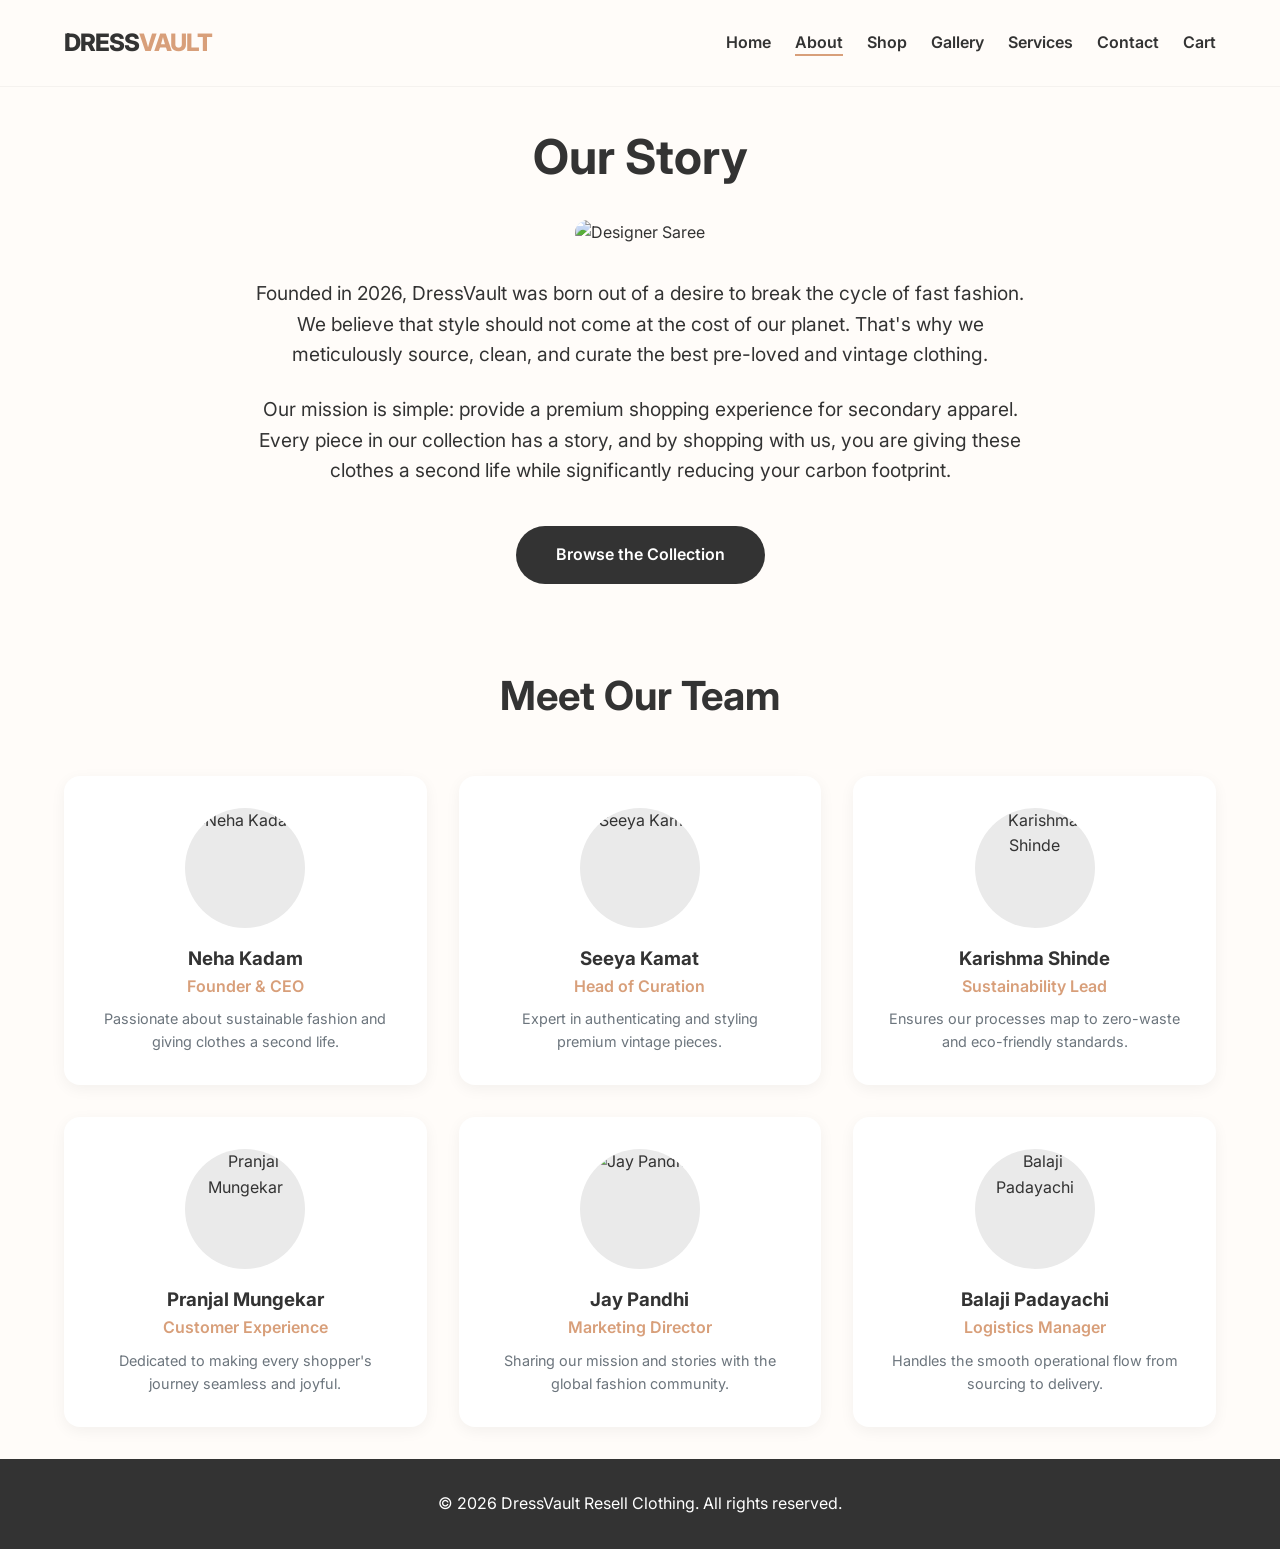
==== about.html @ d71ee101 "Add files via upload" ====
<!DOCTYPE html>
<html lang="en">

<head>
    <meta charset="UTF-8">
    <meta name="viewport" content="width=device-width, initial-scale=1.0">
    <title>About Us | DressVault</title>
    <meta name="description" content="Learn about our mission to make fashion more sustainable.">
    <link rel="stylesheet" href="style.css">
</head>

<body>
    <header>
        <a href="index.html" class="logo">Dress<span>Vault</span></a>
        <nav>
            <ul>
                <li><a href="index.html">Home</a></li>
                <li><a href="about.html" class="active">About</a></li>
                <li><a href="shop.html">Shop</a></li>
                <li><a href="gallery.html">Gallery</a></li>
                <li><a href="services.html">Services</a></li>
                <li><a href="contact.html">Contact</a></li>
                <li><a href="cart.html">Cart</a></li>
            </ul>
        </nav>
    </header>

    <main>
        <div style="max-width: 800px; margin: 0 auto; text-align: center;">
            <h1 style="font-size: 3rem; margin-bottom: 1.5rem;">Our Story</h1>
            <img src="C:/Users/IES211/Desktop/DressVault/Saree/saree(about).jpg" alt="Designer Saree"
                style="width: 100%; height: 400px; object-fit: cover; border-radius: var(--border-radius); margin-bottom: 2rem;">

            <p style="font-size: 1.2rem; margin-bottom: 1.5rem;">
                Founded in 2026, DressVault was born out of a desire to break the cycle of fast fashion. We believe that
                style should not come at the cost of our planet. That's why we meticulously source, clean, and curate
                the best pre-loved and vintage clothing.
            </p>

            <p style="font-size: 1.2rem; margin-bottom: 1.5rem;">
                Our mission is simple: provide a premium shopping experience for secondary apparel. Every piece in our
                collection has a story, and by shopping with us, you are giving these clothes a second life while
                significantly reducing your carbon footprint.
            </p>

            <a href="shop.html" class="btn" style="margin-top: 1rem;">Browse the Collection</a>
        </div>

        <section class="team-section" style="margin-top: 5rem;">
            <h2 style="text-align: center; font-size: 2.5rem; margin-bottom: 3rem;">Meet Our Team</h2>
            <div class="grid">
                <div class="card" style="text-align: center; padding: 2rem;">
                    <div
                        style="width: 120px; height: 120px; border-radius: 50%; background-color: #eaeaea; margin: 0 auto 1rem; overflow: hidden;">
                        <img src=" C:/Users/IES211/Desktop/SEM 3/DESIGN THINKING/website/imgs/neha.jpeg"
                            alt="Neha Kadam" style="width: 100%; height: 100%; object-fit: cover;">
                    </div>
                    <h3>Neha Kadam</h3>
                    <p style="color: var(--accent-color); font-weight: 600; margin-bottom: 0.5rem;">Founder & CEO</p>
                    <p style="font-size: 0.9rem; color: #6c757d;">Passionate about sustainable fashion and giving
                        clothes a second life.</p>
                </div>
                <div class="card" style="text-align: center; padding: 2rem;">
                    <div
                        style="width: 120px; height: 120px; border-radius: 50%; background-color: #eaeaea; margin: 0 auto 1rem; overflow: hidden;">
                        <img src="C:/Users/IES211/Desktop/SEM 3/DESIGN THINKING/website/imgs/seeya.jpeg"
                            alt="Seeya Kamat" style="width: 100%; height: 100%; object-fit: cover;">
                    </div>
                    <h3>Seeya Kamat</h3>
                    <p style="color: var(--accent-color); font-weight: 600; margin-bottom: 0.5rem;">Head of Curation</p>
                    <p style="font-size: 0.9rem; color: #6c757d;">Expert in authenticating and styling premium vintage
                        pieces.</p>
                </div>
                <div class="card" style="text-align: center; padding: 2rem;">
                    <div
                        style="width: 120px; height: 120px; border-radius: 50%; background-color: #eaeaea; margin: 0 auto 1rem; overflow: hidden;">
                        <img src="C:/Users/IES211/Desktop/SEM 3/DESIGN THINKING/website/imgs/Karishma.jpeg"
                            alt="Karishma Shinde" style="width: 100%; height: 100%; object-fit: cover;">
                    </div>
                    <h3>Karishma Shinde</h3>
                    <p style="color: var(--accent-color); font-weight: 600; margin-bottom: 0.5rem;">Sustainability Lead
                    </p>
                    <p style="font-size: 0.9rem; color: #6c757d;">Ensures our processes map to zero-waste and
                        eco-friendly standards.</p>
                </div>
                <div class="card" style="text-align: center; padding: 2rem;">
                    <div
                        style="width: 120px; height: 120px; border-radius: 50%; background-color: #eaeaea; margin: 0 auto 1rem; overflow: hidden;">
                        <img src="C:/Users/IES211/Desktop/SEM 3/DESIGN THINKING/website/imgs/pranjal.jpeg"
                            alt="Pranjal Mungekar" style="width: 100%; height: 100%; object-fit: cover;">
                    </div>
                    <h3>Pranjal Mungekar</h3>
                    <p style="color: var(--accent-color); font-weight: 600; margin-bottom: 0.5rem;">Customer Experience
                    </p>
                    <p style="font-size: 0.9rem; color: #6c757d;">Dedicated to making every shopper's journey seamless
                        and joyful.</p>
                </div>
                <div class="card" style="text-align: center; padding: 2rem;">
                    <div
                        style="width: 120px; height: 120px; border-radius: 50%; background-color: #eaeaea; margin: 0 auto 1rem; overflow: hidden;">
                        <img src="C:/Users/IES211/Desktop/SEM 3/DESIGN THINKING/website/imgs/Jay.jpeg" alt="Jay Pandhi"
                            style="width: 100%; height: 100%; object-fit: cover;">
                    </div>
                    <h3>Jay Pandhi</h3>
                    <p style="color: var(--accent-color); font-weight: 600; margin-bottom: 0.5rem;">Marketing Director
                    </p>
                    <p style="font-size: 0.9rem; color: #6c757d;">Sharing our mission and stories with the global
                        fashion community.</p>
                </div>
                <div class="card" style="text-align: center; padding: 2rem;">
                    <div
                        style="width: 120px; height: 120px; border-radius: 50%; background-color: #eaeaea; margin: 0 auto 1rem; overflow: hidden;">
                        <img src="C:/Users/IES211/Desktop/SEM 3/DESIGN THINKING/website/imgs/balaji.jpeg"
                            alt="Balaji Padayachi" style="width: 100%; height: 100%; object-fit: cover;">
                    </div>
                    <h3>Balaji Padayachi</h3>
                    <p style="color: var(--accent-color); font-weight: 600; margin-bottom: 0.5rem;">Logistics Manager
                    </p>
                    <p style="font-size: 0.9rem; color: #6c757d;">Handles the smooth operational flow from sourcing to
                        delivery.</p>
                </div>
            </div>
        </section>
    </main>

    <footer>
        <p>&copy; 2026 DressVault Resell Clothing. All rights reserved.</p>
    </footer>

    <script src="script.js"></script>
</body>

</html>
---- style.css ----
@import url('https://fonts.googleapis.com/css2?family=Inter:wght@300;400;600;800&display=swap');

:root {
    --bg-color: #fffcf9;
    --text-color: #333333;
    --accent-color: #d89f7a;
    --nav-bg: #fffcf9;
    --card-bg: #ffffff;
    --border-radius: 16px;
    --transition: all 0.3s ease;
}

* {
    box-sizing: border-box;
    margin: 0;
    padding: 0;
}

body {
    font-family: 'Inter', sans-serif;
    background-color: var(--bg-color);
    color: var(--text-color);
    line-height: 1.6;
    min-height: 100vh;
    display: flex;
    flex-direction: column;
}

header {
    position: sticky;
    top: 0;
    background: var(--nav-bg);
    padding: 1.5rem 5%;
    display: flex;
    justify-content: space-between;
    align-items: center;
    z-index: 1000;
    border-bottom: 1px solid rgba(0, 0, 0, 0.04);
}

.logo {
    font-size: 1.5rem;
    font-weight: 800;
    letter-spacing: -1px;
    text-decoration: none;
    color: var(--text-color);
    text-transform: uppercase;
}

.logo span {
    color: var(--accent-color);
}

nav ul {
    display: flex;
    list-style: none;
    gap: 1.5rem;
}

nav a {
    text-decoration: none;
    color: var(--text-color);
    font-weight: 600;
    transition: var(--transition);
    position: relative;
}

nav a::after {
    content: '';
    position: absolute;
    width: 0;
    height: 2px;
    bottom: -4px;
    left: 0;
    background-color: var(--accent-color);
    transition: var(--transition);
}

nav a:hover::after,
nav a.active::after {
    width: 100%;
}

nav a:hover {
    color: var(--accent-color);
}

main {
    flex: 1;
    padding: 2rem 5%;
}

.hero {
    text-align: center;
    padding: 8rem 2rem;
    background-color: #efe8df;
    border-radius: var(--border-radius);
    margin-bottom: 2rem;
}

.hero h1 {
    font-size: 3.8rem;
    font-weight: 800;
    letter-spacing: -0.5px;
    margin-bottom: 1.2rem;
}

.hero p {
    font-size: 1.15rem;
    color: #6b7785;
    max-width: 600px;
    margin: 0 auto 2.5rem;
    line-height: 1.6;
}

.btn {
    display: inline-block;
    padding: 1rem 2.5rem;
    background-color: #333333;
    color: #fff;
    text-decoration: none;
    border-radius: 50px;
    font-weight: 600;
    transition: var(--transition);
    cursor: pointer;
    border: none;
}

.btn:hover {
    background-color: #1a1a1a;
    transform: translateY(-2px);
    box-shadow: 0 4px 10px rgba(0, 0, 0, 0.1);
}

.grid {
    display: grid;
    grid-template-columns: repeat(auto-fill, minmax(280px, 1fr));
    gap: 2rem;
    margin-top: 2rem;
}

.card {
    background: var(--card-bg);
    border-radius: var(--border-radius);
    overflow: hidden;
    box-shadow: 0 4px 15px rgba(0, 0, 0, 0.05);
    transition: var(--transition);
}

.card:hover {
    transform: translateY(-5px);
    box-shadow: 0 10px 25px rgba(0, 0, 0, 0.1);
}

.card-img {
    width: 100%;
    height: 350px;
    object-fit: cover;
    background-color: #eaeaea;
}

.card-body {
    padding: 1.5rem;
    text-align: center;
}

.card-body h3 {
    margin-bottom: 0.5rem;
    font-size: 1.2rem;
}

.card-body p {
    color: #6c757d;
    margin-bottom: 1rem;
}

footer {
    background-color: var(--text-color);
    color: #fff;
    text-align: center;
    padding: 2rem;
    margin-top: auto;
}

/* Forms */
.form-group {
    margin-bottom: 1.5rem;
}

label {
    display: block;
    margin-bottom: 0.5rem;
    font-weight: 600;
}

input,
textarea,
select {
    width: 100%;
    padding: 0.8rem;
    border: 1px solid #ced4da;
    border-radius: 8px;
    font-family: inherit;
    transition: var(--transition);
}

input:focus,
textarea:focus,
select:focus {
    outline: none;
    border-color: var(--accent-color);
    box-shadow: 0 0 0 3px rgba(212, 163, 115, 0.2);
}

.error-msg {
    color: #dc3545;
    font-size: 0.85rem;
    margin-top: 0.4rem;
    display: block;
    min-height: 1.2rem;
}

.cart-item {
    display: flex;
    align-items: center;
    justify-content: space-between;
    padding: 1rem;
    border-bottom: 1px solid #eaeaea;
}

.cart-total {
    font-size: 1.5rem;
    font-weight: bold;
    text-align: right;
    margin-top: 2rem;
}
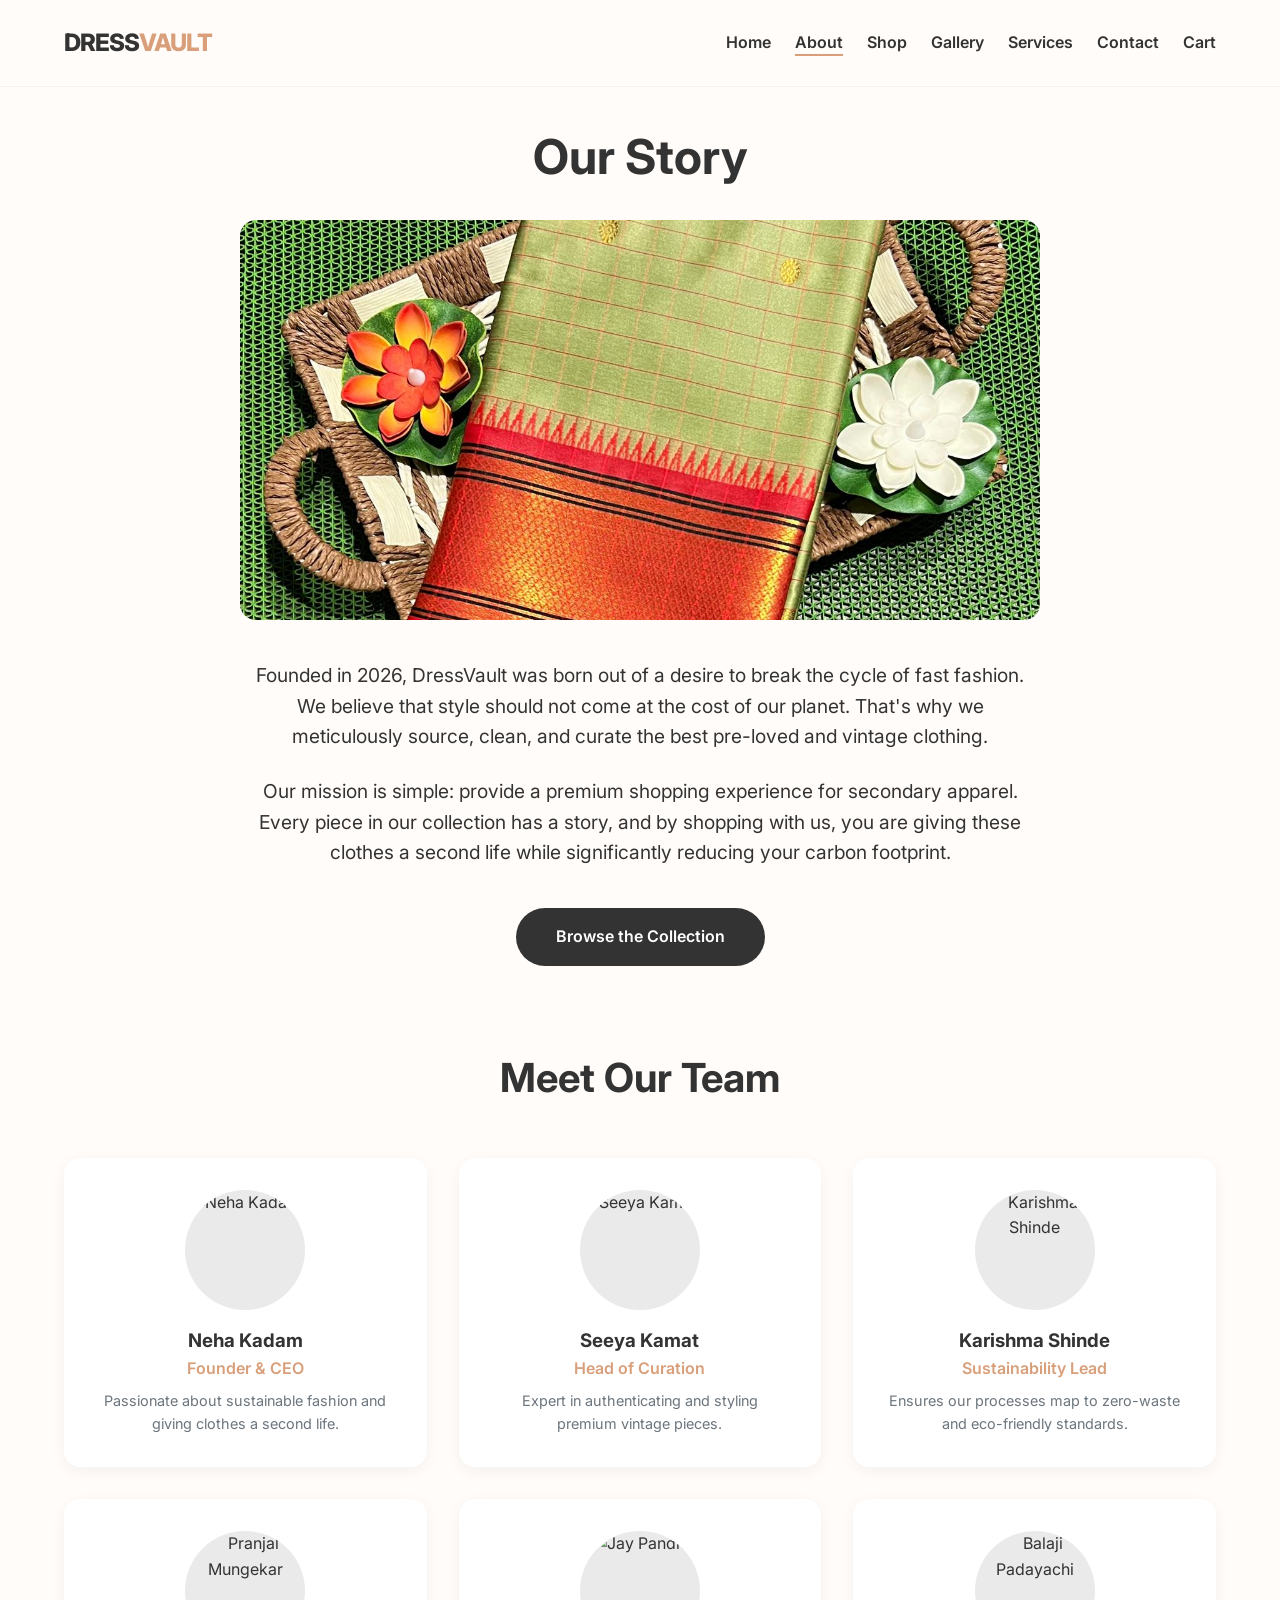
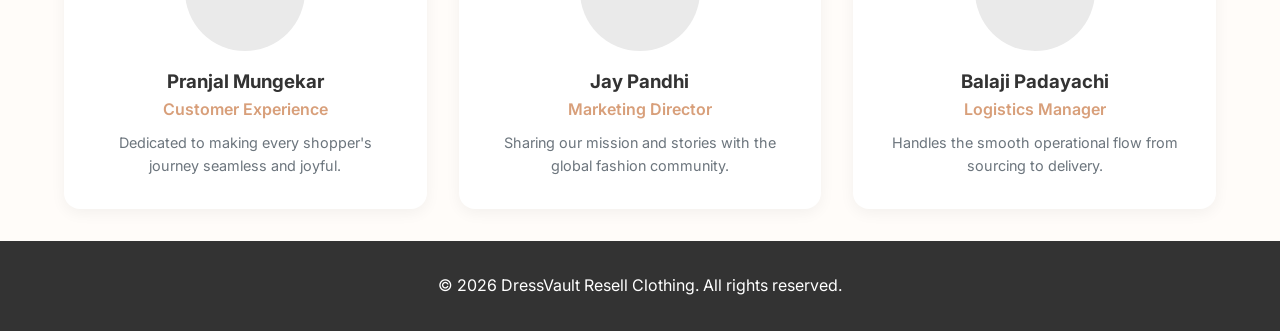
==== commit ce6db16d: "about.html Signed-off-by: nehackadam03-pixel <nehackadam03@gmail.com>" ====
--- a/about.html
+++ b/about.html
@@ -28,7 +28,7 @@
     <main>
         <div style="max-width: 800px; margin: 0 auto; text-align: center;">
             <h1 style="font-size: 3rem; margin-bottom: 1.5rem;">Our Story</h1>
-            <img src="C:/Users/IES211/Desktop/DressVault/Saree/saree(about).jpg" alt="Designer Saree"
+            <img src="Saree/saree(about).jpg" alt="Designer Saree"
                 style="width: 100%; height: 400px; object-fit: cover; border-radius: var(--border-radius); margin-bottom: 2rem;">
 
             <p style="font-size: 1.2rem; margin-bottom: 1.5rem;">
@@ -130,4 +130,4 @@
     <script src="script.js"></script>
 </body>
 
-</html>+</html>
